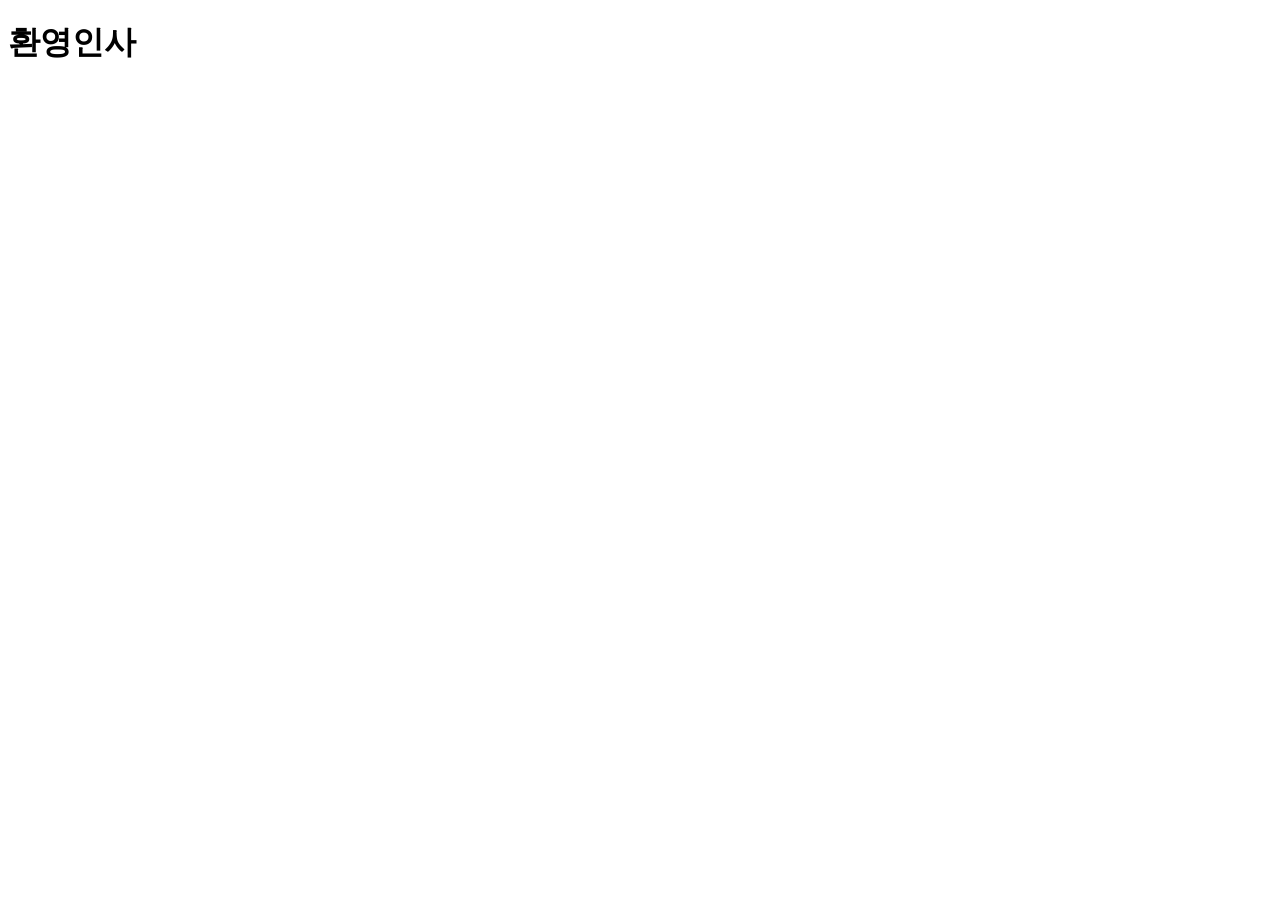
==== index.html @ 0d1ea1a5 "index.html 생성 과제" ====
<!DOCTYPE html>
<html lang="en">
<head>
    <meta charset="UTF-8">
    <meta name="viewport" content="width=device-width, initial-scale=1.0">
    <title>[과제]Project 구성과 index.html 생성</title>
</head>
<body>
    <h1>환영인사</h1>
</body>
</html>
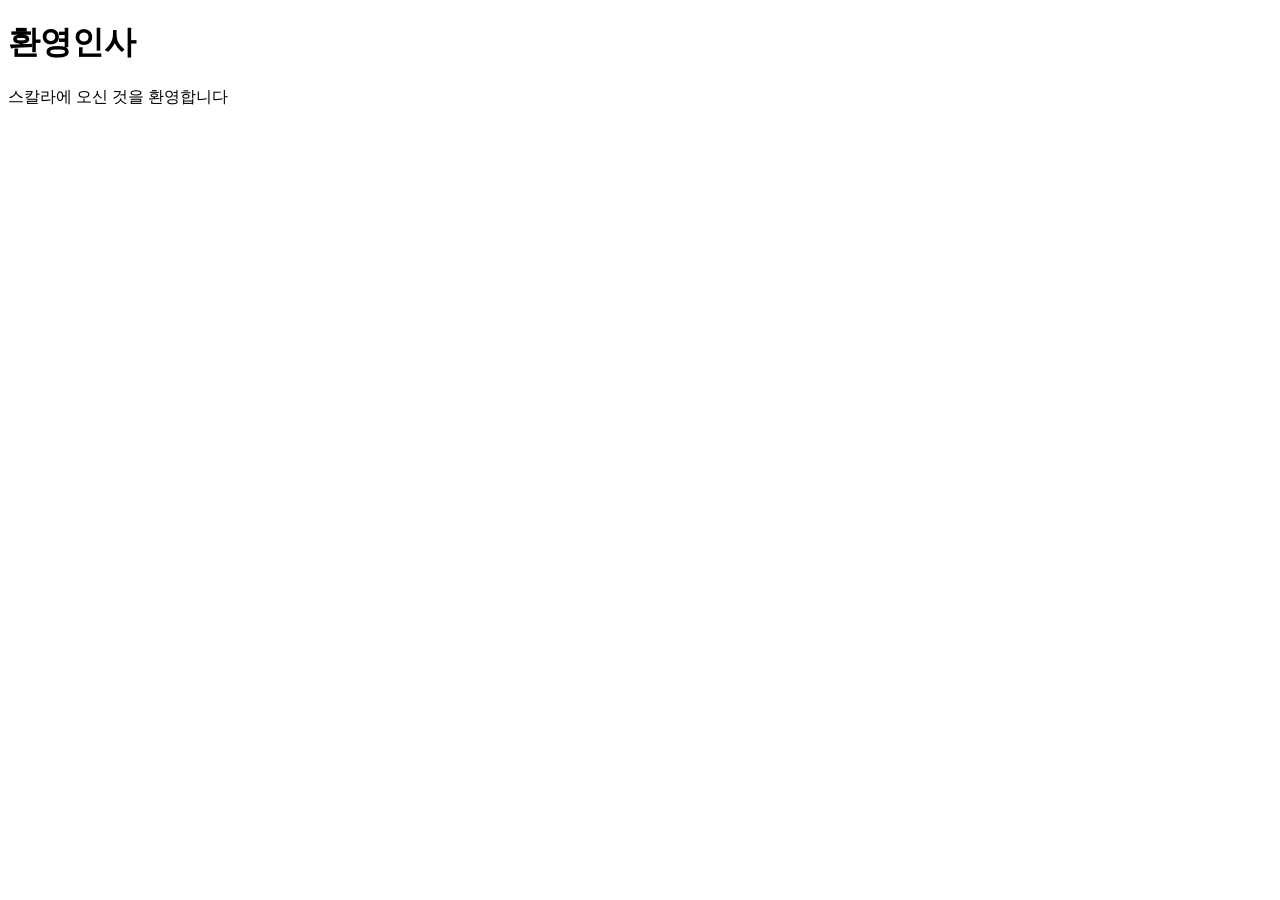
==== commit a40a7973: "index.html 과제 완료" ====
--- a/index.html
+++ b/index.html
@@ -7,5 +7,6 @@
 </head>
 <body>
     <h1>환영인사</h1>
+    <p>스칼라에 오신 것을 환영합니다</p>
 </body>
 </html>
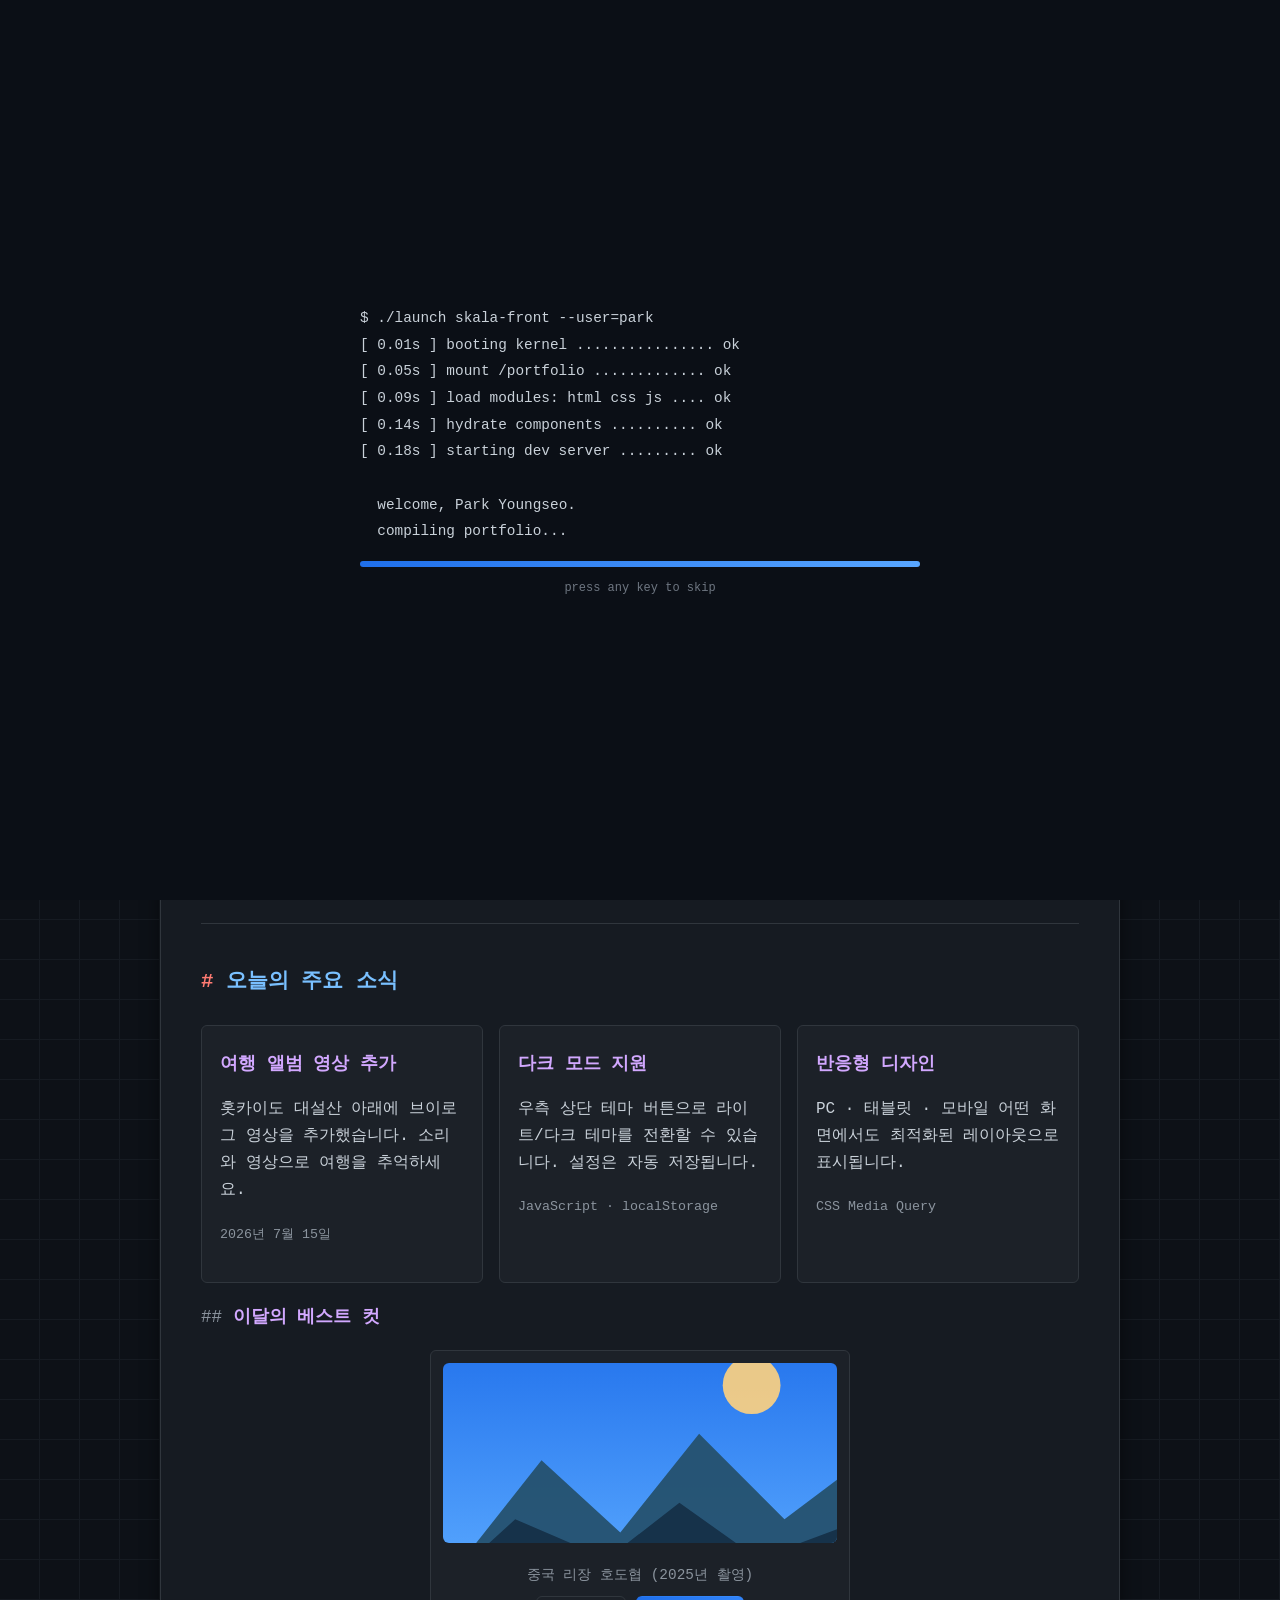
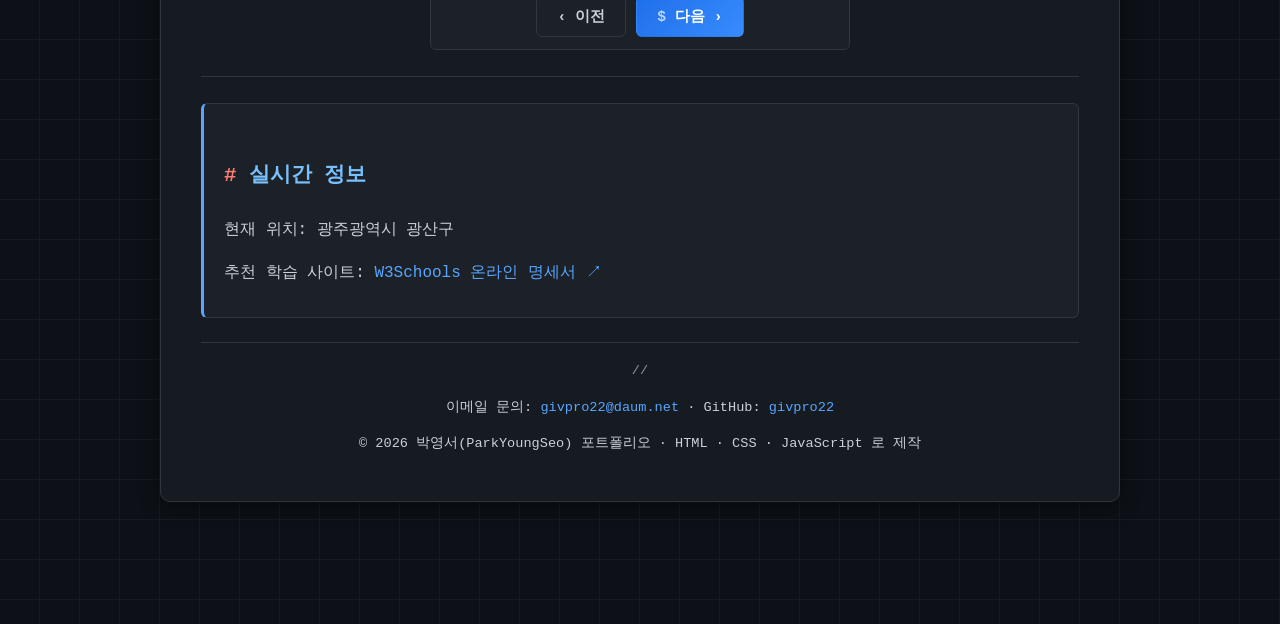
==== commit 7367d47c: "feat: 인터랙티브 터미널·통계·GitHub 활동 그래프 추가 및 배포 준비 - 인터랙티브 터미널(명령어 입력, 입력줄 하단 고정) - 통계 카운터(소개 페이지) 카운트업 애니메" ====
--- a/index.html
+++ b/index.html
@@ -1,12 +1,26 @@
 <!DOCTYPE html>
-<html lang="en">
+<html lang="ko">
 <head>
     <meta charset="UTF-8">
     <meta name="viewport" content="width=device-width, initial-scale=1.0">
-    <title>[과제]Project 구성과 index.html 생성</title>
+    <meta http-equiv="refresh" content="0; url=./html/index.html">
+    <link rel="canonical" href="./html/index.html">
+    <title>SKALA-FRONT · 박영서 포트폴리오</title>
+    <script>location.replace("./html/index.html");</script>
+    <style>
+        body {
+            font-family: -apple-system, "Malgun Gothic", sans-serif;
+            background: #0d1117;
+            color: #c9d1d9;
+            display: grid;
+            place-items: center;
+            height: 100vh;
+            margin: 0;
+        }
+        a { color: #58a6ff; }
+    </style>
 </head>
 <body>
-    <h1>환영인사</h1>
-    <p>스칼라에 오신 것을 환영합니다</p>
+    <p>페이지로 이동 중입니다... <a href="./html/index.html">바로 이동하기</a></p>
 </body>
-</html>+</html>
